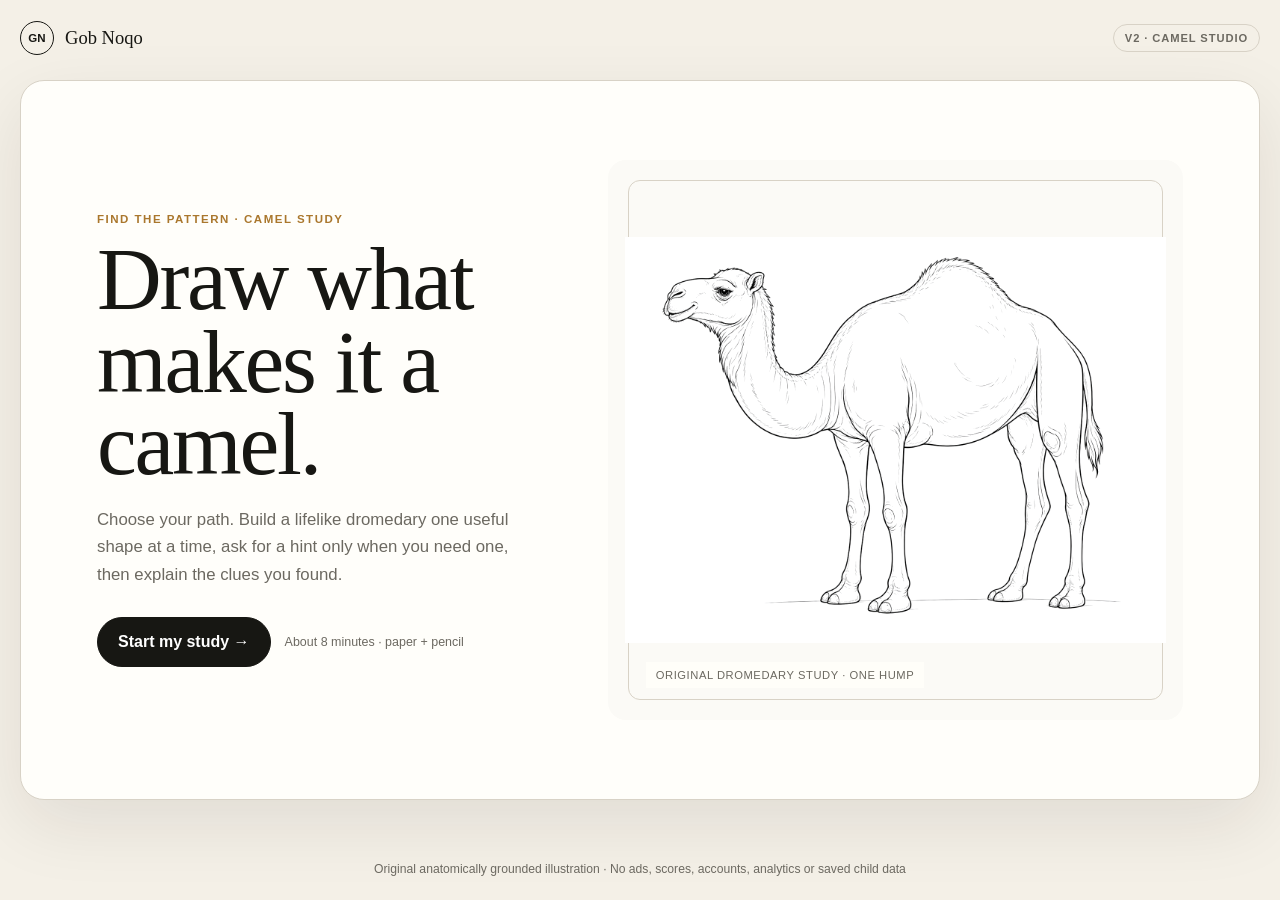
==== camel-studio.html @ daa27c8e "Publish V2 camel studio" ====
<!doctype html>
<html lang="en">
<head>
  <meta charset="utf-8">
  <meta name="viewport" content="width=device-width, initial-scale=1">
  <meta name="description" content="Gob Noqo Camel Studio: a realistic guided dromedary drawing with child-led science, reasoning and Qur’an reflection.">
  <title>Gob Noqo V2 · Camel Studio</title>
  <style>
    :root{
      --paper:#f4f0e7;--sheet:#fffefa;--ink:#171713;--soft:#6c6961;
      --rule:#d8d2c6;--sand:#aa772d;--sand-soft:#f2e8d6;--shadow:0 24px 70px rgba(29,25,19,.09)
    }
    *{box-sizing:border-box}
    html{background:var(--paper);scroll-behavior:smooth}
    body{margin:0;min-height:100vh;color:var(--ink);background:var(--paper);font-family:Inter,ui-sans-serif,-apple-system,BlinkMacSystemFont,"Segoe UI",sans-serif}
    button,textarea{font:inherit;color:inherit}
    button{cursor:pointer}
    button:focus-visible,textarea:focus-visible{outline:3px solid var(--sand);outline-offset:3px}
    .app{width:min(1240px,calc(100% - 28px));margin:auto}
    header{min-height:76px;display:flex;align-items:center;justify-content:space-between;gap:16px}
    .brand{display:flex;align-items:center;gap:11px;color:inherit;font-family:Georgia,serif;font-size:1.16rem;text-decoration:none}
    .mark{width:34px;height:34px;border:1.5px solid var(--ink);border-radius:50%;display:grid;place-items:center;font-size:.72rem;font-family:Inter,sans-serif;font-weight:800}
    .prototype{padding:7px 11px;border:1px solid var(--rule);border-radius:999px;color:var(--soft);font-size:.7rem;font-weight:750;letter-spacing:.08em;text-transform:uppercase}
    main{padding:4px 0 44px}
    .cover,.studio,.finish{min-height:720px;border:1px solid var(--rule);border-radius:24px;background:var(--sheet);box-shadow:var(--shadow)}
    .cover{padding:clamp(26px,6vw,76px);display:grid;grid-template-columns:.86fr 1.14fr;gap:clamp(28px,6vw,78px);align-items:center}
    .kicker{margin:0 0 13px;color:var(--sand);font-size:.72rem;font-weight:800;letter-spacing:.13em;text-transform:uppercase}
    h1,h2{margin:0;font-family:Georgia,serif;font-weight:500;letter-spacing:-.025em}
    h1{max-width:11ch;font-size:clamp(3.1rem,7vw,6.4rem);line-height:.92}
    h2{font-size:clamp(2rem,4vw,3.4rem);line-height:1}
    .lead{max-width:49ch;margin:20px 0 28px;color:var(--soft);font-size:1.05rem;line-height:1.65}
    .cover-actions{display:flex;align-items:center;flex-wrap:wrap;gap:14px}
    .primary,.quiet,.hint-button{min-height:50px;padding:0 20px;border-radius:999px;font-weight:750}
    .primary{border:1px solid var(--ink);background:var(--ink);color:white}
    .quiet{border:1px solid var(--rule);background:transparent}
    .note{color:var(--soft);font-size:.78rem}
    .portrait{position:relative;min-height:560px;display:grid;place-items:center;overflow:hidden;border-radius:18px;background:#fbfaf6}
    .portrait::before{content:"";position:absolute;inset:20px;border:1px solid var(--rule);border-radius:12px}
    .portrait img{position:relative;width:94%;max-height:560px;object-fit:contain;filter:contrast(1.06)}
    .camel *{vector-effect:non-scaling-stroke}
    .camel .outline,.camel .detail,.camel .ground{fill:none;stroke:var(--ink);stroke-linecap:round;stroke-linejoin:round}
    .camel .outline{stroke-width:3.2}
    .camel .detail{stroke-width:1.6}
    .camel .ground{stroke:var(--sand);stroke-width:1.5}
    .portrait-caption{position:absolute;left:38px;bottom:32px;padding:7px 10px;background:rgba(255,254,250,.92);color:var(--soft);font-size:.7rem;letter-spacing:.05em;text-transform:uppercase}
    .studio{display:none;grid-template-columns:238px minmax(0,1fr);overflow:hidden}
    .studio.active{display:grid}
    .rail{padding:28px 18px;border-right:1px solid var(--rule);background:#faf8f2}
    .rail .small{color:var(--sand);font-size:.68rem;font-weight:800;letter-spacing:.1em;text-transform:uppercase}
    .rail h2{margin:7px 0 8px;font-size:1.75rem}
    .rail p{margin:0;color:var(--soft);font-size:.86rem;line-height:1.45}
    .tasks{margin-top:26px;display:grid;gap:7px}
    .task{min-height:61px;padding:10px 9px;display:grid;grid-template-columns:34px 1fr 18px;align-items:center;gap:8px;border:1px solid transparent;border-radius:12px;background:transparent;text-align:left}
    .task .number{width:32px;height:32px;display:grid;place-items:center;border:1px solid var(--rule);border-radius:50%;font-size:.75rem;font-weight:800}
    .task strong{display:block;font-size:.88rem}.task small{color:var(--soft)}
    .task .check{opacity:0}.task.done .check{opacity:1}.task.current{border-color:var(--rule);background:var(--sheet)}
    .mode{margin-top:28px;padding-top:18px;border-top:1px solid var(--rule)}
    .mode label{display:block;margin-bottom:8px;color:var(--soft);font-size:.68rem;font-weight:800;letter-spacing:.08em;text-transform:uppercase}
    .mode-buttons{display:grid;grid-template-columns:repeat(3,1fr);gap:5px}
    .mode-buttons button{min-height:38px;padding:4px;border:1px solid var(--rule);border-radius:9px;background:transparent;font-size:.7rem;font-weight:750}
    .mode-buttons button.active{border-color:var(--ink);background:var(--ink);color:white}
    .page{position:relative;min-width:0;padding:clamp(24px,4.5vw,56px)}
    .page-section{display:none;min-height:610px}.page-section.active{display:flex;flex-direction:column;animation:enter .22s ease}
    @keyframes enter{from{opacity:0;transform:translateY(4px)}}
    .page-head{display:flex;justify-content:space-between;align-items:flex-start;gap:16px;margin-bottom:20px}
    .page-head h2{margin-bottom:9px}.page-head p{max-width:58ch;margin:0;color:var(--soft);line-height:1.55}
    .page-label{white-space:nowrap;padding:7px 10px;border:1px solid var(--rule);border-radius:999px;color:var(--soft);font-size:.7rem;font-weight:750}
    .drawing-grid{display:grid;grid-template-columns:minmax(0,1.35fr) minmax(250px,.65fr);gap:16px;flex:1}
    .lightbox{position:relative;min-height:465px;display:grid;place-items:center;overflow:hidden;border:1px solid var(--rule);border-radius:15px;background:#fff}
    .camel-reference{width:100%;height:100%;object-fit:contain;filter:contrast(1.08);transition:opacity .2s ease}
    .landmarks{position:absolute;inset:0;width:100%;height:100%;pointer-events:none}
    .landmarks [data-landmark]{opacity:0;transition:opacity .2s ease}
    .landmarks [data-landmark].now{opacity:1}
    .landmarks ellipse,.landmarks path{fill:none;stroke:var(--sand);stroke-width:5;stroke-dasharray:14 12;vector-effect:non-scaling-stroke}
    .lightbox.free .landmarks{opacity:0}.lightbox.guide-hidden .camel-reference{opacity:.06}
    .toolstrip{position:absolute;right:10px;bottom:10px;display:flex;gap:6px}
    .toolstrip button{min-height:36px;padding:0 10px;border:1px solid var(--rule);border-radius:999px;background:rgba(255,254,250,.94);font-size:.69rem;font-weight:750}
    .coach{padding:21px;display:flex;flex-direction:column;border:1px solid var(--rule);border-radius:15px;background:#faf8f2}
    .step-count{color:var(--sand);font-size:.68rem;font-weight:800;letter-spacing:.1em;text-transform:uppercase}
    .coach h3{margin:9px 0 8px;font-family:Georgia,serif;font-size:1.55rem;font-weight:500}
    .coach-copy{margin:0;color:var(--soft);line-height:1.52}
    .hint-button{width:100%;margin-top:17px;border:1px solid var(--rule);background:transparent;text-align:left}
    .hint{display:none;margin-top:8px;padding:13px;border-left:2px solid var(--sand);background:var(--sand-soft);font-size:.86rem;line-height:1.45}
    .hint.open{display:block}.hint strong{display:block;margin-bottom:3px}
    .step-nav{margin-top:auto;display:grid;grid-template-columns:1fr 1fr;gap:7px;padding-top:18px}
    .step-nav button{min-height:44px;border:1px solid var(--rule);border-radius:10px;background:var(--sheet);font-weight:750}
    .step-nav .next{border-color:var(--ink);background:var(--ink);color:white}
    .stamp{width:min(100%,420px);min-height:50px;margin:16px auto 0;border:1px solid var(--ink);border-radius:999px;background:var(--ink);color:white;font-weight:750}
    .stamp.done{background:var(--sand);border-color:var(--sand)}
    .feature-grid{display:grid;grid-template-columns:repeat(2,1fr);gap:10px;margin:8px 0 22px}
    .feature,.answer{padding:16px;border:1px solid var(--rule);border-radius:13px;background:transparent;text-align:left}
    .feature{min-height:98px}.feature b{display:block;margin-bottom:5px;font-family:Georgia,serif;font-size:1.18rem;font-weight:500}.feature span{color:var(--soft);font-size:.88rem;line-height:1.4}
    .feature.selected{border-color:var(--sand);background:var(--sand-soft)}
    .prompt{padding:17px;border-left:2px solid var(--sand);background:#faf8f2;line-height:1.5}
    textarea{width:100%;min-height:105px;margin:10px 0 16px;padding:14px;border:1px solid var(--rule);border-radius:12px;background:#fff;resize:vertical}
    .answers{display:grid;gap:8px;margin:10px 0 16px}.answer.correct{border-color:var(--ink);background:#efeee9}.answer.wrong{opacity:.52}
    .feedback{display:none;padding:15px;border-left:2px solid var(--ink);background:#efeee9;line-height:1.5}.feedback.show{display:block}
    .science{display:grid;grid-template-columns:1fr 1fr;gap:12px;margin:8px 0 22px}
    .science article{padding:20px;border:1px solid var(--rule);border-radius:13px}.science span{color:var(--sand);font-size:.68rem;font-weight:800;letter-spacing:.1em;text-transform:uppercase}.science p{margin:8px 0 0;line-height:1.55}
    .quran{padding:24px;border:1px solid var(--rule);border-radius:13px;background:#faf8f2;text-align:center}.quran span{color:var(--sand);font-size:.68rem;font-weight:800;letter-spacing:.1em;text-transform:uppercase}.quran p{max-width:38ch;margin:12px auto 7px;font-family:Georgia,serif;font-size:1.3rem;line-height:1.45}.quran .arabic{max-width:none;margin:14px auto 8px;font-family:"Geeza Pro","Noto Naskh Arabic",serif;font-size:clamp(1.75rem,4vw,2.5rem);line-height:1.65;direction:rtl}.quran .translation{margin-top:4px;font-family:Georgia,serif;font-size:1.12rem}.quran .meaning{display:block;margin:0 auto 14px;color:var(--soft);font-size:.72rem;letter-spacing:0;text-transform:none}
    .finish{display:none;padding:clamp(30px,8vw,90px);place-items:center;text-align:center}.finish.active{display:grid}.finish h1{margin:auto}.finish .lead{margin-inline:auto}.seal{width:100px;height:100px;margin:0 auto 22px;display:grid;place-items:center;border:1px solid var(--ink);border-radius:50%;font-size:2.6rem}
    footer{padding:18px;color:var(--soft);font-size:.76rem;text-align:center}
    @media(max-width:900px){.cover{grid-template-columns:1fr}.portrait{min-height:430px;order:-1}.studio.active{grid-template-columns:1fr}.rail{border-right:0;border-bottom:1px solid var(--rule)}.rail p,.mode{display:none}.tasks{grid-template-columns:repeat(4,1fr);margin-top:16px}.task{grid-template-columns:1fr;justify-items:center;text-align:center}.task small,.task .check{display:none}.drawing-grid{grid-template-columns:1fr}.lightbox{min-height:390px}}
    @media(max-width:560px){.app{width:min(100% - 16px,1240px)}header{min-height:62px}.prototype{display:none}.cover,.studio,.finish{border-radius:17px}.cover{padding:24px 16px}.portrait{min-height:330px}.portrait::before{inset:10px}.portrait-caption{left:22px;bottom:18px}h1{font-size:3.2rem}.tasks{grid-template-columns:repeat(2,1fr)}.page{padding:25px 14px}.page-head{display:block}.page-label{display:inline-block;margin-bottom:12px}.feature-grid,.science{grid-template-columns:1fr}.lightbox{min-height:310px}.coach{padding:17px}}
    @media(prefers-reduced-motion:reduce){.page-section.active{animation:none}.camel-reference,.landmarks [data-landmark]{transition:none}}
    @media print{header,.rail,.page-head,.coach,.toolstrip,.stamp,footer{display:none!important}.studio,.studio.active{display:block!important;border:0;box-shadow:none}.page{padding:0}.page-section{display:none!important}.page-section#draw{display:block!important}.drawing-grid{display:block}.lightbox{min-height:95vh;border:0}.landmarks{display:none}.camel-reference{opacity:1!important}}
  </style>
</head>
<body>
  <div class="app">
    <header><a class="brand" href="index.html#home" aria-label="Return to Gob Noqo home"><span class="mark">GN</span> Gob Noqo</a><span class="prototype">V2 · Camel Studio</span></header>
    <main>
      <section class="cover" id="cover">
        <div>
          <p class="kicker">Find the Pattern · Camel study</p>
          <h1>Draw what makes it a camel.</h1>
          <p class="lead">Choose your path. Build a lifelike dromedary one useful shape at a time, ask for a hint only when you need one, then explain the clues you found.</p>
          <div class="cover-actions"><button class="primary" id="start" type="button">Start my study →</button><span class="note">About 8 minutes · paper + pencil</span></div>
        </div>
        <div class="portrait">
          <img src="assets/dromedary-study-v2.png" alt="Original anatomically grounded line drawing of a one-humped dromedary camel">
          <span class="portrait-caption">Original dromedary study · one hump</span>
        </div>
      </section>

      <section class="studio" id="studio">
        <aside class="rail">
          <span class="small">Your camel study</span><h2>Choose a page.</h2><p>Start anywhere. A tick means your paper work is complete.</p>
          <div class="tasks">
            <button class="task current" data-page="draw" type="button"><span class="number">01</span><span><strong>Draw</strong><small>Build the animal</small></span><span class="check">✓</span></button>
            <button class="task" data-page="notice" type="button"><span class="number">02</span><span><strong>Notice</strong><small>Collect evidence</small></span><span class="check">✓</span></button>
            <button class="task" data-page="reason" type="button"><span class="number">03</span><span><strong>Reason</strong><small>Explain a clue</small></span><span class="check">✓</span></button>
            <button class="task" data-page="wonder" type="button"><span class="number">04</span><span><strong>Wonder</strong><small>Science + tafakkur</small></span><span class="check">✓</span></button>
          </div>
          <div class="mode"><label>How will you draw?</label><div class="mode-buttons"><button class="active" data-mode="Trace" type="button">Trace</button><button data-mode="Copy" type="button">Copy</button><button data-mode="Print" type="button">Print</button></div></div>
        </aside>
        <div class="page">
          <section class="page-section active" id="draw">
            <div class="page-head"><div><p class="kicker">Page 1 · Drawing studio</p><h2>Build it from six landmarks.</h2><p id="modeInstruction">Place paper gently over the screen. Trace only the highlighted lines, then move to the next landmark.</p></div><span class="page-label" id="modeLabel">Trace mode</span></div>
            <div class="drawing-grid">
              <div class="lightbox" id="lightbox">
                <img class="camel-reference" src="assets/dromedary-study-v2.png" alt="Original lifelike dromedary line drawing used as a trace or copy guide">
                <svg class="landmarks" viewBox="0 0 1448 1086" aria-hidden="true">
                  <g data-landmark="1"><ellipse cx="930" cy="390" rx="365" ry="265"/></g>
                  <g data-landmark="2"><ellipse cx="335" cy="315" rx="235" ry="255"/></g>
                  <g data-landmark="3"><ellipse cx="840" cy="795" rx="400" ry="250"/></g>
                  <g data-landmark="4"><ellipse cx="840" cy="945" rx="390" ry="90"/><ellipse cx="1238" cy="545" rx="75" ry="150"/></g>
                  <g data-landmark="5"><ellipse cx="760" cy="450" rx="515" ry="310"/></g>
                  <g data-landmark="6"><path d="M350 995c235 20 468 20 700 0"/></g>
                </svg>
                <div class="toolstrip"><button id="allLines" type="button">Clean outline</button><button id="hideGuide" type="button">Hide guide</button></div>
              </div>
              <aside class="coach">
                <span class="step-count">Landmark <b id="stepNumber">1</b> of 6</span><h3 id="stepTitle">Back, hump and belly</h3><p class="coach-copy" id="stepCopy">Follow the back into one tall hump. Curve down through the hips, then return along the belly.</p>
                <button class="hint-button" id="hintButton" aria-expanded="false" type="button">I’m stuck — show a hint</button><div class="hint" id="hint"><strong id="hintTitle">Find the biggest shape.</strong><span id="hintCopy">Imagine a soft hill sitting above a long, shallow bowl.</span></div>
                <div class="step-nav"><button id="previousStep" type="button">← Back</button><button class="next" id="nextStep" type="button">Next →</button></div>
              </aside>
            </div>
            <button class="stamp" data-stamp="draw" type="button">My drawing is on paper ✓</button>
          </section>

          <section class="page-section" id="notice">
            <div class="page-head"><div><p class="kicker">Page 2 · Look closely</p><h2>Which details are strong evidence?</h2><p>Select three features that help a scientist identify or understand this animal.</p></div><span class="page-label">Choose 3</span></div>
            <div class="feature-grid">
              <button class="feature" type="button"><b>One hump</b><span>A dromedary stores fat there for energy.</span></button>
              <button class="feature" type="button"><b>Broad padded feet</b><span>They spread weight over loose sand.</span></button>
              <button class="feature" type="button"><b>Long, jointed legs</b><span>They lift the body away from hot ground.</span></button>
              <button class="feature" type="button"><b>Long curved neck</b><span>It helps reach plants at different heights.</span></button>
            </div>
            <p class="prompt"><strong>On your paper:</strong> circle your strongest clue and finish, “I recognise a dromedary because…”</p>
            <button class="stamp" data-stamp="notice" type="button" disabled>Select 3 clues</button>
          </section>

          <section class="page-section" id="reason">
            <div class="page-head"><div><p class="kicker">Page 3 · Reason with evidence</p><h2>What is the strongest explanation?</h2><p>Say your own idea first. Then compare it with the three choices.</p></div><span class="page-label">Evidence first</span></div>
            <label for="ownIdea"><strong>My idea (optional — it stays on this device only):</strong></label><textarea id="ownIdea" placeholder="The camel's wide foot helps on sand because…"></textarea>
            <div class="answers"><button class="answer" data-answer="correct" type="button">A broad padded foot spreads the camel’s weight, so it sinks less into soft sand.</button><button class="answer" data-answer="wrong" type="button">The foot is broad because camels are large animals.</button><button class="answer" data-answer="wrong" type="button">The foot is broad because sand is yellow and warm.</button></div>
            <div class="feedback" id="feedback"><strong id="feedbackTitle"></strong><br>The strongest answer connects the foot’s shape to what it does on loose ground.</div>
            <button class="stamp" data-stamp="reason" type="button" disabled>Choose an explanation</button>
          </section>

          <section class="page-section" id="wonder">
            <div class="page-head"><div><p class="kicker">Page 4 · Science and tafakkur</p><h2>Connect what you saw.</h2><p>Use the drawing as evidence, then leave with a question of your own.</p></div><span class="page-label">Wonder deeply</span></div>
            <div class="science"><article><span>Science clue</span><p>A camel’s hump stores fat, not water. That stored energy can help when food is scarce.</p></article><article><span>Transfer challenge</span><p>If an animal lived on icy rock instead of sand, which kind of foot might help it move safely? Explain why.</p></article></div>
            <div class="quran"><span>Qur’an reflection · 88:17</span><p class="arabic" lang="ar" dir="rtl">أَفَلَا يَنظُرُونَ إِلَى ٱلْإِبِلِ كَيْفَ خُلِقَتْ</p><p class="translation">“Do they not look at the camel—how it was created?”</p><small class="meaning">Plain English meaning</small><strong>Which useful detail makes you wonder most?</strong></div>
            <p class="prompt"><strong>On your paper:</strong> write or draw one question you would ask a camel scientist.</p>
            <button class="stamp" data-stamp="wonder" type="button">My wonder is on paper ✓</button>
          </section>
        </div>
      </section>

      <section class="finish" id="finish"><div><div class="seal">🐪</div><p class="kicker">Camel study complete</p><h1>You drew what you noticed.</h1><p class="lead">Your page now holds lifelike landmarks, scientific evidence, a reason and a question worth carrying forward.</p><div class="cover-actions" style="justify-content:center"><a class="primary" href="index.html#pillar/find-the-pattern" style="display:inline-grid;place-items:center;text-decoration:none">Return to the Pattern Gate →</a><button class="quiet" id="reopen" type="button">Reopen my study</button></div></div></section>
    </main>
    <footer>Original anatomically grounded illustration · No ads, scores, accounts, analytics or saved child data</footer>
  </div>
  <script>
    const completed=new Set();let currentPage="draw";let step=1;
    const steps=[
      ["Back, hump and belly","Follow the back into one tall hump. Curve down through the hips, then return along the belly.","Find the biggest shape.","Imagine a soft hill sitting above a long, shallow bowl."],
      ["Neck, head and face","Travel up the long neck. Shape the narrow muzzle, then add two ears, one eye and the mouth.","Start where the chest rises.","Use two long curved lines for the neck. Keep the head much smaller than the body."],
      ["Four jointed legs","Draw each leg in two long sections with a small knee between them.","Look for the bends.","The front and back legs do not bend in exactly the same place. Copy one leg at a time."],
      ["Feet and tail","Finish each leg with a broad padded foot. Add the thin tail behind the body.","Make the feet wider than the ankles.","A camel foot spreads on sand. Draw a gentle flat base rather than a horse hoof."],
      ["Folds and body clues","Add a few light folds where the neck, chest and legs bend. These lines explain the form.","Less is enough.","Choose only three or four short curves. They should follow the direction of the body."],
      ["Ground and your mark","Add a soft ground line, then invent one small desert detail of your own.","Keep the camel as the hero.","Try a pebble, small plant, footprint or far-away dune—not a busy background."]
    ];
    const modeText={Trace:"Place paper gently over the screen. Trace only the highlighted lines, then move to the next landmark.",Copy:"Put paper beside the screen. Study the highlighted landmark, draw it, then move to the next one.",Print:"Print the full outline, then complete the study away from the screen."};
    function openPage(id){currentPage=id;document.querySelectorAll(".page-section").forEach(p=>p.classList.toggle("active",p.id===id));document.querySelectorAll(".task").forEach(t=>t.classList.toggle("current",t.dataset.page===id));window.scrollTo({top:0,behavior:"smooth"})}
    function updateStep(){document.querySelectorAll("[data-landmark]").forEach(g=>{const n=Number(g.dataset.landmark);g.classList.toggle("now",n===step)});const copy=steps[step-1];document.querySelector("#stepNumber").textContent=step;document.querySelector("#stepTitle").textContent=copy[0];document.querySelector("#stepCopy").textContent=copy[1];document.querySelector("#hintTitle").textContent=copy[2];document.querySelector("#hintCopy").textContent=copy[3];document.querySelector("#previousStep").disabled=step===1;document.querySelector("#nextStep").disabled=step===6;document.querySelector("#hint").classList.remove("open");document.querySelector("#hintButton").setAttribute("aria-expanded","false");document.querySelector("#hintButton").textContent="I’m stuck — show a hint"}
    function markDone(id){completed.add(id);document.querySelector(`[data-page="${id}"]`).classList.add("done");const button=document.querySelector(`[data-stamp="${id}"]`);button.classList.add("done");button.textContent="Page complete ✓";if(completed.size===4){setTimeout(()=>{document.querySelector("#studio").classList.remove("active");document.querySelector("#finish").classList.add("active");window.scrollTo({top:0,behavior:"smooth"})},300);return}const next=["draw","notice","reason","wonder"].find(x=>!completed.has(x));setTimeout(()=>openPage(next),220)}
    document.querySelector("#start").addEventListener("click",()=>{document.querySelector("#cover").style.display="none";document.querySelector("#studio").classList.add("active");updateStep()});
    document.querySelectorAll("[data-page]").forEach(b=>b.addEventListener("click",()=>openPage(b.dataset.page)));
    document.querySelectorAll("[data-mode]").forEach(b=>b.addEventListener("click",()=>{document.querySelectorAll("[data-mode]").forEach(x=>x.classList.toggle("active",x===b));document.querySelector("#modeLabel").textContent=b.dataset.mode+" mode";document.querySelector("#modeInstruction").textContent=modeText[b.dataset.mode];if(b.dataset.mode==="Print")window.print()}));
    document.querySelector("#previousStep").addEventListener("click",()=>{step=Math.max(1,step-1);updateStep()});document.querySelector("#nextStep").addEventListener("click",()=>{step=Math.min(6,step+1);updateStep()});
    document.querySelector("#hintButton").addEventListener("click",e=>{const open=document.querySelector("#hint").classList.toggle("open");e.currentTarget.setAttribute("aria-expanded",String(open));e.currentTarget.textContent=open?"Hide hint":"I’m stuck — show a hint"});
    document.querySelector("#allLines").addEventListener("click",e=>{const full=document.querySelector("#lightbox").classList.toggle("free");e.currentTarget.textContent=full?"Show landmark":"Clean outline"});
    document.querySelector("#hideGuide").addEventListener("click",e=>{const hidden=document.querySelector("#lightbox").classList.toggle("guide-hidden");e.currentTarget.textContent=hidden?"Show guide":"Hide guide"});
    let selected=0;document.querySelectorAll(".feature").forEach(b=>b.addEventListener("click",()=>{b.classList.toggle("selected");selected=document.querySelectorAll(".feature.selected").length;const done=document.querySelector('[data-stamp="notice"]');done.disabled=selected<3;done.textContent=selected<3?`Select ${3-selected} more clue${3-selected===1?"":"s"}`:"My evidence is on paper ✓"}));
    document.querySelectorAll("[data-answer]").forEach(b=>b.addEventListener("click",()=>{document.querySelectorAll("[data-answer]").forEach(x=>{x.disabled=true;x.classList.toggle("correct",x.dataset.answer==="correct");x.classList.toggle("wrong",x===b&&b.dataset.answer==="wrong")});document.querySelector("#feedbackTitle").textContent=b.dataset.answer==="correct"?"Strong explanation.":"Useful try—now compare the cause and effect.";document.querySelector("#feedback").classList.add("show");const done=document.querySelector('[data-stamp="reason"]');done.disabled=false;done.textContent="My explanation is on paper ✓"}));
    document.querySelectorAll("[data-stamp]").forEach(b=>b.addEventListener("click",()=>markDone(b.dataset.stamp)));
    document.querySelector("#reopen").addEventListener("click",()=>{document.querySelector("#finish").classList.remove("active");document.querySelector("#studio").classList.add("active");openPage("draw")});
    updateStep();
  </script>
</body>
</html>
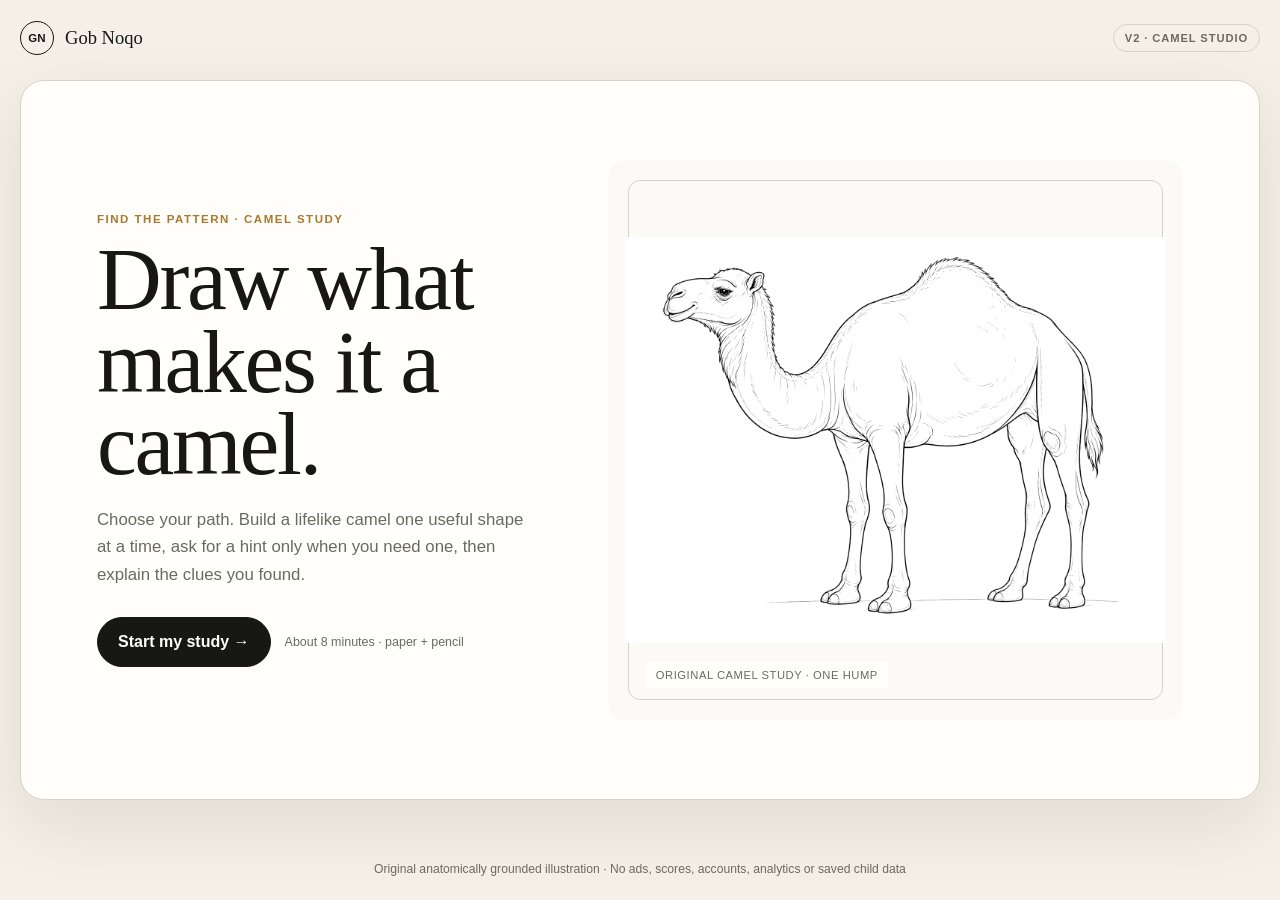
==== commit 42ce438b: "Use child-friendly camel wording" ====
--- a/camel-studio.html
+++ b/camel-studio.html
@@ -3,7 +3,7 @@
 <head>
   <meta charset="utf-8">
   <meta name="viewport" content="width=device-width, initial-scale=1">
-  <meta name="description" content="Gob Noqo Camel Studio: a realistic guided dromedary drawing with child-led science, reasoning and Qur’an reflection.">
+  <meta name="description" content="Gob Noqo Camel Studio: a realistic guided camel drawing with child-led science, reasoning and Qur’an reflection.">
   <title>Gob Noqo V2 · Camel Studio</title>
   <style>
     :root{
@@ -114,12 +114,12 @@
         <div>
           <p class="kicker">Find the Pattern · Camel study</p>
           <h1>Draw what makes it a camel.</h1>
-          <p class="lead">Choose your path. Build a lifelike dromedary one useful shape at a time, ask for a hint only when you need one, then explain the clues you found.</p>
+          <p class="lead">Choose your path. Build a lifelike camel one useful shape at a time, ask for a hint only when you need one, then explain the clues you found.</p>
           <div class="cover-actions"><button class="primary" id="start" type="button">Start my study →</button><span class="note">About 8 minutes · paper + pencil</span></div>
         </div>
         <div class="portrait">
-          <img src="assets/dromedary-study-v2.png" alt="Original anatomically grounded line drawing of a one-humped dromedary camel">
-          <span class="portrait-caption">Original dromedary study · one hump</span>
+          <img src="assets/dromedary-study-v2.png" alt="Original anatomically grounded line drawing of a one-hump camel">
+          <span class="portrait-caption">Original camel study · one hump</span>
         </div>
       </section>
 
@@ -139,7 +139,7 @@
             <div class="page-head"><div><p class="kicker">Page 1 · Drawing studio</p><h2>Build it from six landmarks.</h2><p id="modeInstruction">Place paper gently over the screen. Trace only the highlighted lines, then move to the next landmark.</p></div><span class="page-label" id="modeLabel">Trace mode</span></div>
             <div class="drawing-grid">
               <div class="lightbox" id="lightbox">
-                <img class="camel-reference" src="assets/dromedary-study-v2.png" alt="Original lifelike dromedary line drawing used as a trace or copy guide">
+                <img class="camel-reference" src="assets/dromedary-study-v2.png" alt="Original lifelike camel line drawing used as a trace or copy guide">
                 <svg class="landmarks" viewBox="0 0 1448 1086" aria-hidden="true">
                   <g data-landmark="1"><ellipse cx="930" cy="390" rx="365" ry="265"/></g>
                   <g data-landmark="2"><ellipse cx="335" cy="315" rx="235" ry="255"/></g>
@@ -162,12 +162,12 @@
           <section class="page-section" id="notice">
             <div class="page-head"><div><p class="kicker">Page 2 · Look closely</p><h2>Which details are strong evidence?</h2><p>Select three features that help a scientist identify or understand this animal.</p></div><span class="page-label">Choose 3</span></div>
             <div class="feature-grid">
-              <button class="feature" type="button"><b>One hump</b><span>A dromedary stores fat there for energy.</span></button>
+              <button class="feature" type="button"><b>One hump</b><span>A camel stores fat there for energy.</span></button>
               <button class="feature" type="button"><b>Broad padded feet</b><span>They spread weight over loose sand.</span></button>
               <button class="feature" type="button"><b>Long, jointed legs</b><span>They lift the body away from hot ground.</span></button>
               <button class="feature" type="button"><b>Long curved neck</b><span>It helps reach plants at different heights.</span></button>
             </div>
-            <p class="prompt"><strong>On your paper:</strong> circle your strongest clue and finish, “I recognise a dromedary because…”</p>
+            <p class="prompt"><strong>On your paper:</strong> circle your strongest clue and finish, “I recognise a camel because…”</p>
             <button class="stamp" data-stamp="notice" type="button" disabled>Select 3 clues</button>
           </section>
 
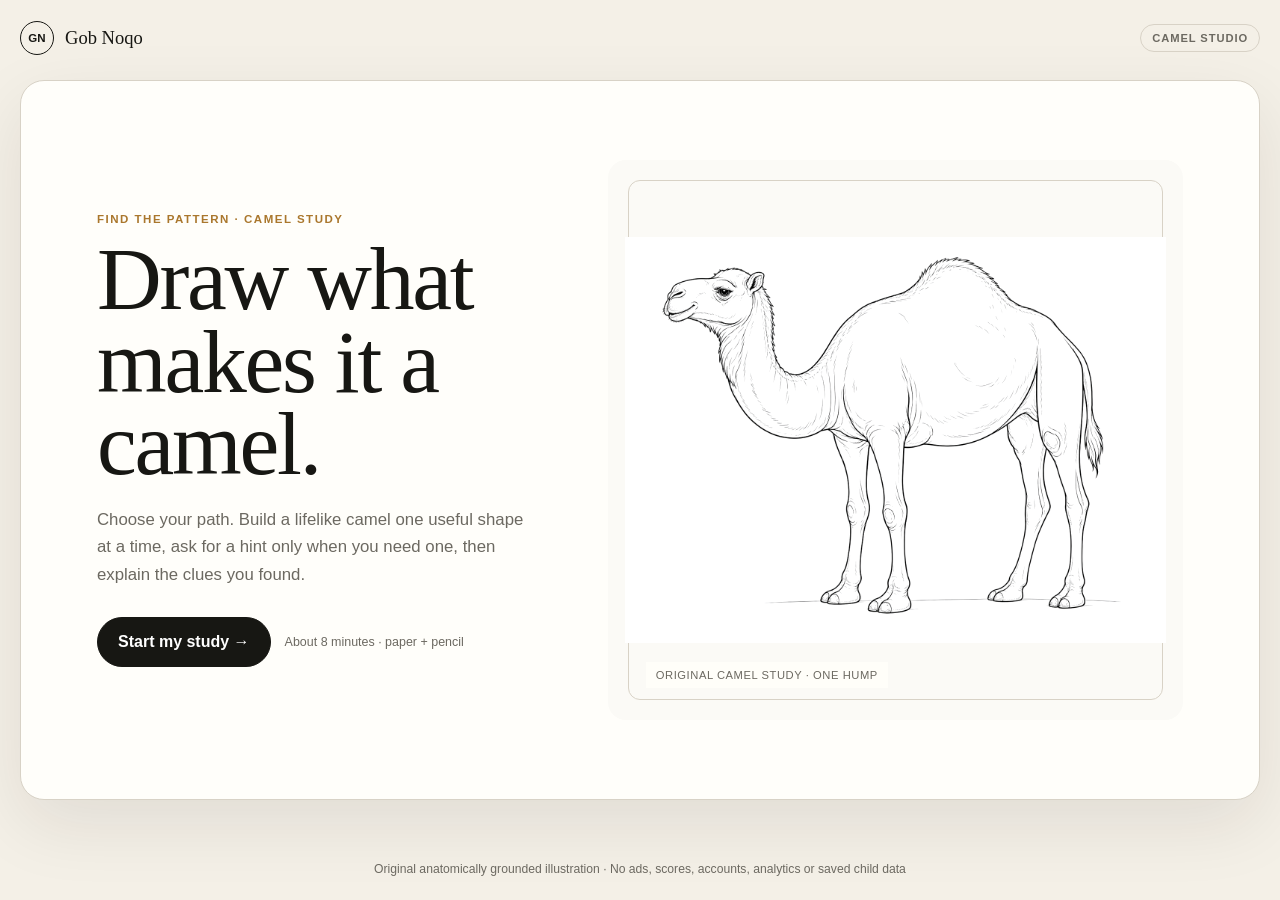
==== commit a8722313: "Review Quran cards and camel artwork" ====
--- a/camel-studio.html
+++ b/camel-studio.html
@@ -4,7 +4,7 @@
   <meta charset="utf-8">
   <meta name="viewport" content="width=device-width, initial-scale=1">
   <meta name="description" content="Gob Noqo Camel Studio: a realistic guided camel drawing with child-led science, reasoning and Qur’an reflection.">
-  <title>Gob Noqo V2 · Camel Studio</title>
+  <title>Gob Noqo · Camel Studio</title>
   <style>
     :root{
       --paper:#f4f0e7;--sheet:#fffefa;--ink:#171713;--soft:#6c6961;
@@ -108,7 +108,7 @@
 </head>
 <body>
   <div class="app">
-    <header><a class="brand" href="index.html#home" aria-label="Return to Gob Noqo home"><span class="mark">GN</span> Gob Noqo</a><span class="prototype">V2 · Camel Studio</span></header>
+    <header><a class="brand" href="index.html#home" aria-label="Return to Gob Noqo home"><span class="mark">GN</span> Gob Noqo</a><span class="prototype">Camel Studio</span></header>
     <main>
       <section class="cover" id="cover">
         <div>
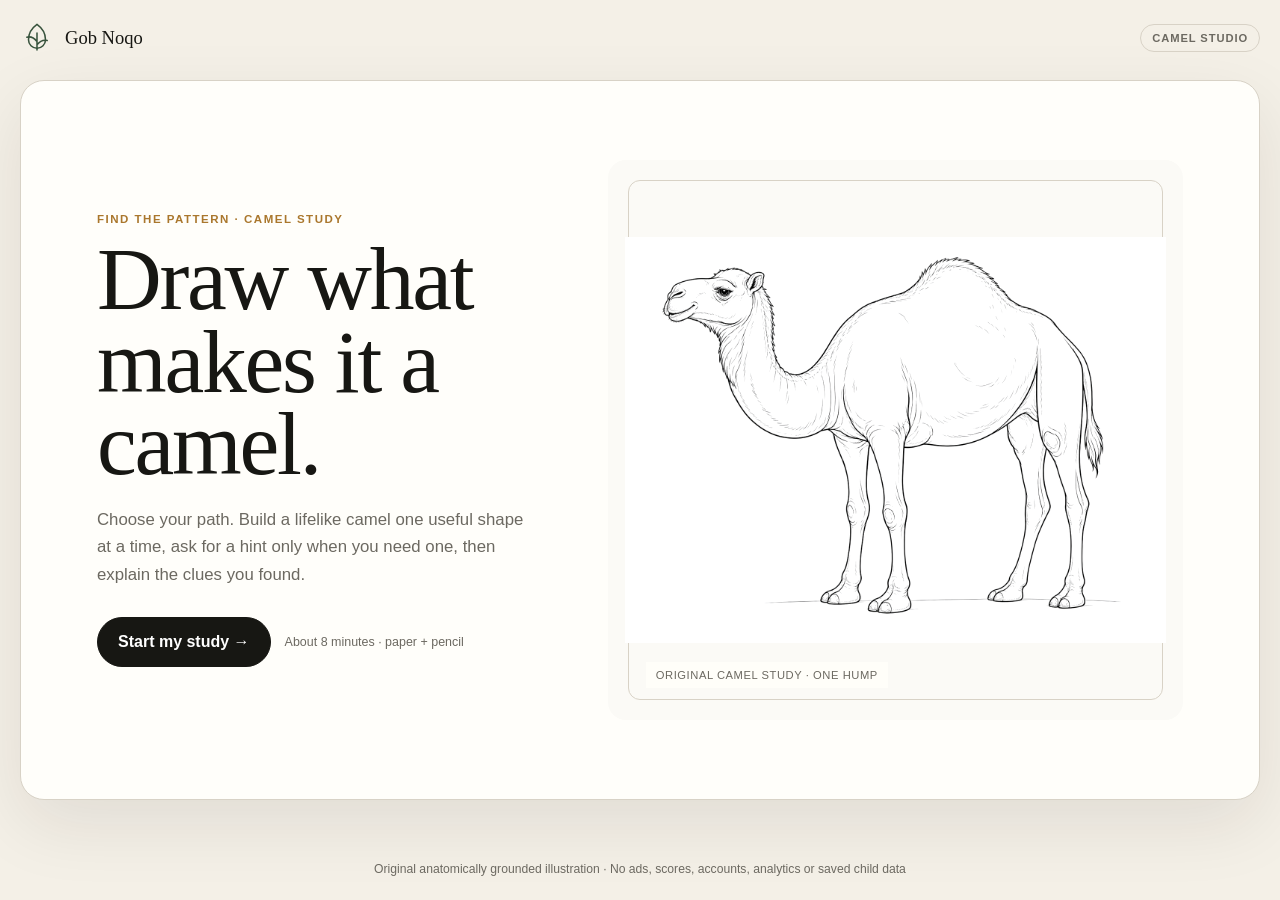
==== commit fa6ad4d7: "Use the Gob Noqo leaf logo" ====
--- a/camel-studio.html
+++ b/camel-studio.html
@@ -19,7 +19,7 @@
     .app{width:min(1240px,calc(100% - 28px));margin:auto}
     header{min-height:76px;display:flex;align-items:center;justify-content:space-between;gap:16px}
     .brand{display:flex;align-items:center;gap:11px;color:inherit;font-family:Georgia,serif;font-size:1.16rem;text-decoration:none}
-    .mark{width:34px;height:34px;border:1.5px solid var(--ink);border-radius:50%;display:grid;place-items:center;font-size:.72rem;font-family:Inter,sans-serif;font-weight:800}
+    .brand-mark{width:34px;height:34px;fill:none;stroke:#38533d;stroke-width:1.8;stroke-linecap:round;stroke-linejoin:round}
     .prototype{padding:7px 11px;border:1px solid var(--rule);border-radius:999px;color:var(--soft);font-size:.7rem;font-weight:750;letter-spacing:.08em;text-transform:uppercase}
     main{padding:4px 0 44px}
     .cover,.studio,.finish{min-height:720px;border:1px solid var(--rule);border-radius:24px;background:var(--sheet);box-shadow:var(--shadow)}
@@ -108,7 +108,7 @@
 </head>
 <body>
   <div class="app">
-    <header><a class="brand" href="index.html#home" aria-label="Return to Gob Noqo home"><span class="mark">GN</span> Gob Noqo</a><span class="prototype">Camel Studio</span></header>
+    <header><a class="brand" href="index.html#home" aria-label="Return to Gob Noqo home"><svg class="brand-mark" viewBox="0 0 40 40" aria-hidden="true"><path d="M20 4c-7 5-10 11-10 18a10 10 0 0 0 20 0c0-7-3-13-10-18z"></path><path d="M20 14v20M20 24c-4-5-8-6-12-5M20 28c4-5 8-6 12-5"></path></svg><span>Gob Noqo</span></a><span class="prototype">Camel Studio</span></header>
     <main>
       <section class="cover" id="cover">
         <div>
